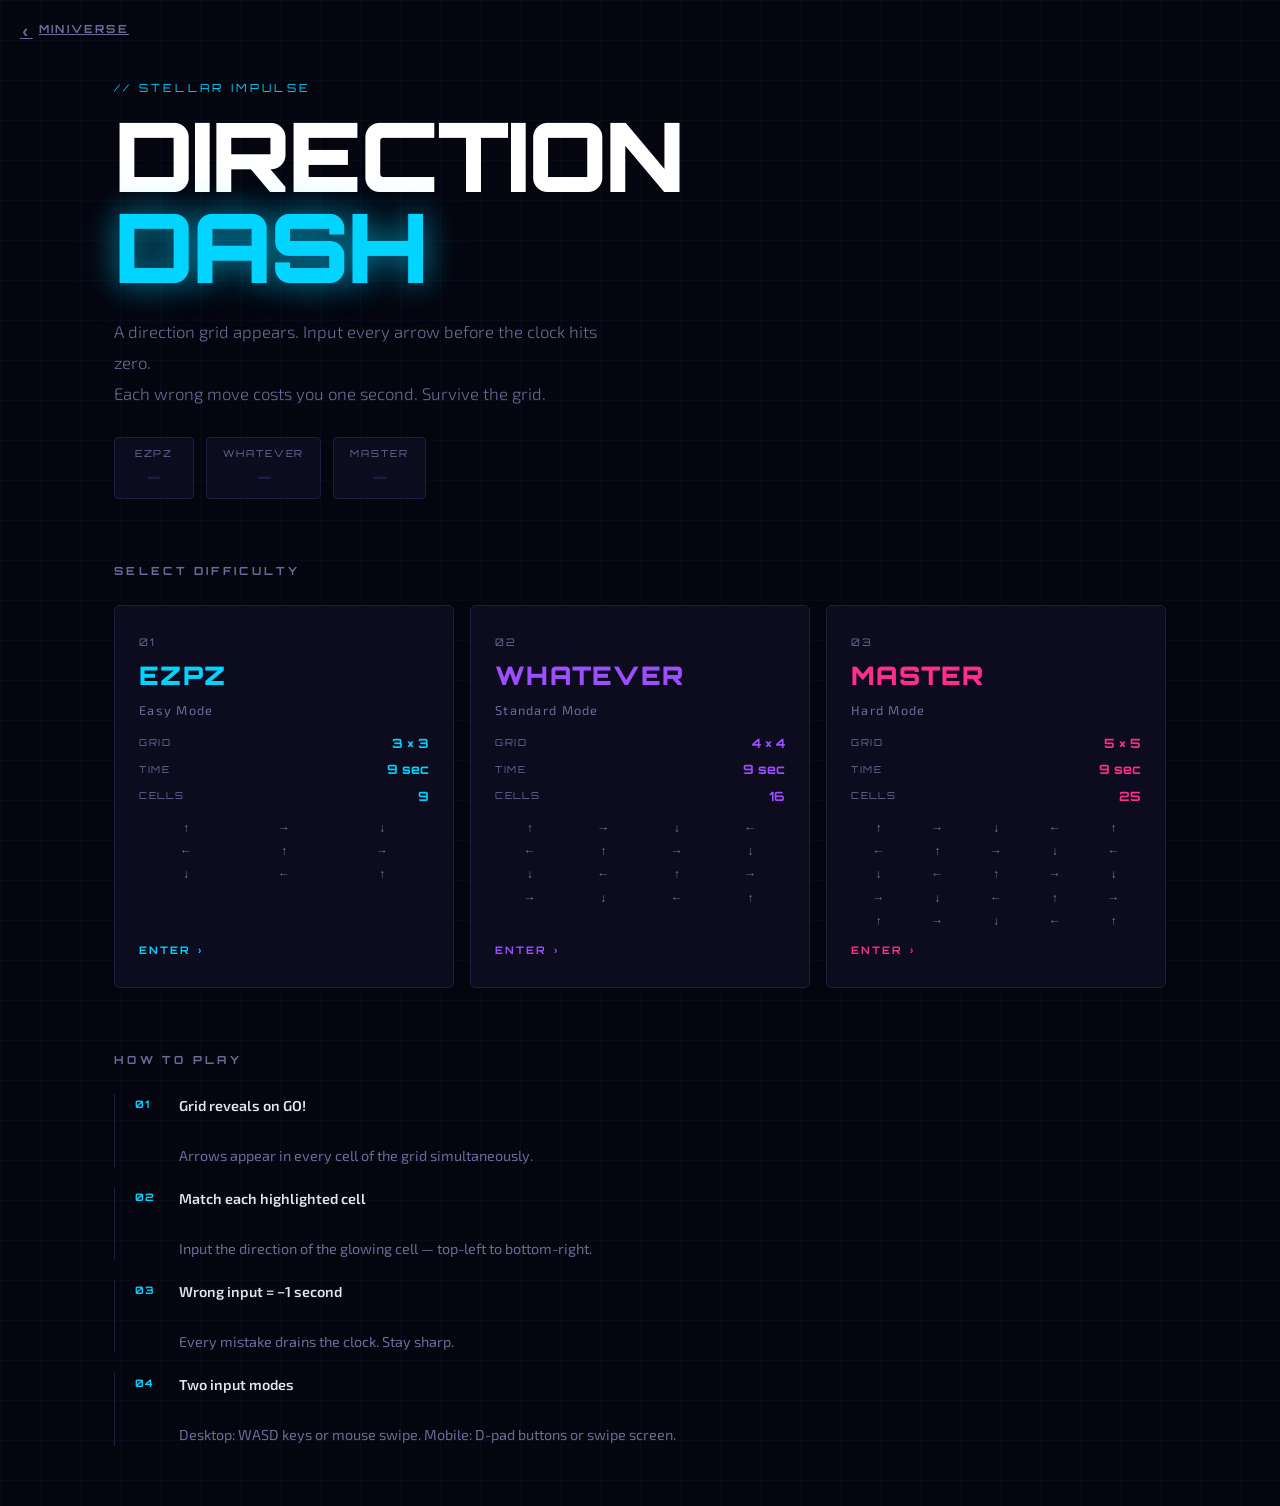
==== games/direction-dash/index.html @ baba3662 "initial commit" ====
<!DOCTYPE html>
<html lang="en">
<head>
  <meta charset="UTF-8">
  <meta name="viewport" content="width=device-width, initial-scale=1.0">
  <meta name="description" content="Direction Dash — Navigate the grid, match the arrows. Fast or die.">
  <title>Direction Dash – MINIVERSE</title>
  <link rel="preconnect" href="https://fonts.googleapis.com">
  <link rel="preconnect" href="https://fonts.gstatic.com" crossorigin>
  <link href="https://fonts.googleapis.com/css2?family=Exo+2:wght@300;400;600;700;900&family=Orbitron:wght@400;700;900&display=swap" rel="stylesheet">
  <link rel="stylesheet" href="css/title.css">
</head>
<body>

  <!-- ── Back link ────────────────────────────────────────────── -->
  <a href="../../index.html" class="back-link" aria-label="Back to Miniverse home">
    <span class="back-link__arrow">‹</span> MINIVERSE
  </a>

  <!-- ── Main content ─────────────────────────────────────────── -->
  <main class="title-page">

    <!-- Hero / game identity -->
    <header class="game-identity">
      <p class="game-identity__eyebrow">// STELLAR IMPULSE</p>
      <h1 class="game-identity__title">DIRECTION<br><span class="game-identity__title--accent">DASH</span></h1>
      <p class="game-identity__desc">
        A direction grid appears. Input every arrow before the clock hits zero.
        <br>Each wrong move costs you one second. Survive the grid.
      </p>

      <!-- Live high-score badges injected by JS -->
      <div class="scores-row" id="js-scores-row" aria-label="Best scores per difficulty" aria-live="polite">
        <!-- populated by title.js -->
      </div>
    </header>

    <!-- Difficulty selection -->
    <section class="diff-section" aria-labelledby="diff-heading">
      <h2 class="diff-section__heading" id="diff-heading">SELECT DIFFICULTY</h2>

      <div class="diff-cards">

        <a href="game.html?difficulty=ezpz" class="diff-card diff-card--ezpz" aria-label="Play Easy mode: 3×3 grid">
          <div class="diff-card__hud-corner diff-card__hud-corner--tl"></div>
          <div class="diff-card__hud-corner diff-card__hud-corner--br"></div>
          <p class="diff-card__key">01</p>
          <h3 class="diff-card__name">EZPZ</h3>
          <p class="diff-card__mode">Easy Mode</p>
          <ul class="diff-card__stats">
            <li><span class="stat-label">GRID</span><span class="stat-val">3 × 3</span></li>
            <li><span class="stat-label">TIME</span><span class="stat-val">9 sec</span></li>
            <li><span class="stat-label">CELLS</span><span class="stat-val">9</span></li>
          </ul>
          <div class="diff-card__grid-preview" aria-hidden="true">
            <span>↑</span><span>→</span><span>↓</span>
            <span>←</span><span>↑</span><span>→</span>
            <span>↓</span><span>←</span><span>↑</span>
          </div>
          <div class="diff-card__cta">ENTER ›</div>
        </a>

        <a href="game.html?difficulty=whatever" class="diff-card diff-card--whatever" aria-label="Play Medium mode: 4×4 grid">
          <div class="diff-card__hud-corner diff-card__hud-corner--tl"></div>
          <div class="diff-card__hud-corner diff-card__hud-corner--br"></div>
          <p class="diff-card__key">02</p>
          <h3 class="diff-card__name">WHATEVER</h3>
          <p class="diff-card__mode">Standard Mode</p>
          <ul class="diff-card__stats">
            <li><span class="stat-label">GRID</span><span class="stat-val">4 × 4</span></li>
            <li><span class="stat-label">TIME</span><span class="stat-val">9 sec</span></li>
            <li><span class="stat-label">CELLS</span><span class="stat-val">16</span></li>
          </ul>
          <div class="diff-card__grid-preview diff-card__grid-preview--4" aria-hidden="true">
            <span>↑</span><span>→</span><span>↓</span><span>←</span>
            <span>←</span><span>↑</span><span>→</span><span>↓</span>
            <span>↓</span><span>←</span><span>↑</span><span>→</span>
            <span>→</span><span>↓</span><span>←</span><span>↑</span>
          </div>
          <div class="diff-card__cta">ENTER ›</div>
        </a>

        <a href="game.html?difficulty=master" class="diff-card diff-card--master" aria-label="Play Hard mode: 5×5 grid">
          <div class="diff-card__hud-corner diff-card__hud-corner--tl"></div>
          <div class="diff-card__hud-corner diff-card__hud-corner--br"></div>
          <p class="diff-card__key">03</p>
          <h3 class="diff-card__name">MASTER</h3>
          <p class="diff-card__mode">Hard Mode</p>
          <ul class="diff-card__stats">
            <li><span class="stat-label">GRID</span><span class="stat-val">5 × 5</span></li>
            <li><span class="stat-label">TIME</span><span class="stat-val">9 sec</span></li>
            <li><span class="stat-label">CELLS</span><span class="stat-val">25</span></li>
          </ul>
          <div class="diff-card__grid-preview diff-card__grid-preview--5" aria-hidden="true">
            <span>↑</span><span>→</span><span>↓</span><span>←</span><span>↑</span>
            <span>←</span><span>↑</span><span>→</span><span>↓</span><span>←</span>
            <span>↓</span><span>←</span><span>↑</span><span>→</span><span>↓</span>
            <span>→</span><span>↓</span><span>←</span><span>↑</span><span>→</span>
            <span>↑</span><span>→</span><span>↓</span><span>←</span><span>↑</span>
          </div>
          <div class="diff-card__cta">ENTER ›</div>
        </a>

      </div>
    </section>

    <!-- How to play -->
    <section class="howto" aria-labelledby="howto-heading">
      <h2 class="howto__heading" id="howto-heading">HOW TO PLAY</h2>
      <ol class="howto__steps">
        <li class="howto__step">
          <span class="howto__num">01</span>
          <div>
            <strong>Grid reveals on GO!</strong><br>
            Arrows appear in every cell of the grid simultaneously.
          </div>
        </li>
        <li class="howto__step">
          <span class="howto__num">02</span>
          <div>
            <strong>Match each highlighted cell</strong><br>
            Input the direction of the glowing cell — top-left to bottom-right.
          </div>
        </li>
        <li class="howto__step">
          <span class="howto__num">03</span>
          <div>
            <strong>Wrong input = −1 second</strong><br>
            Every mistake drains the clock. Stay sharp.
          </div>
        </li>
        <li class="howto__step">
          <span class="howto__num">04</span>
          <div>
            <strong>Two input modes</strong><br>
            Desktop: WASD keys or mouse swipe. Mobile: D-pad buttons or swipe screen.
          </div>
        </li>
      </ol>
    </section>

  </main>

  <script src="js/title.js"></script>
</body>
</html>
---- games/direction-dash/css/title.css ----
/* =====================================================================
   title.css  —  Direction Dash title / detail screen
   ===================================================================== */

/* ── Reset & tokens ─────────────────────────────────────────────── */
*, *::before, *::after { box-sizing: border-box; margin: 0; padding: 0; }

:root {
  --bg:       #05050f;
  --surface:  #0c0c1e;
  --border:   #1e1e42;
  --cyan:     #00d4ff;
  --pink:     #ff2d8b;
  --purple:   #9d4eff;
  --green:    #0aff9d;
  --text:     #e2e2f2;
  --dim:      #6b6b99;
  --font-d:   'Orbitron', monospace;
  --font-b:   'Exo 2', sans-serif;
}

html { scroll-behavior: smooth; }

body {
  font-family: var(--font-b);
  background: var(--bg);
  color: var(--text);
  min-height: 100dvh;
  line-height: 1.6;
  overflow-x: hidden;
  -webkit-font-smoothing: antialiased;

  /* subtle background grid */
  background-image:
    linear-gradient(rgba(0,212,255,0.03) 1px, transparent 1px),
    linear-gradient(90deg, rgba(0,212,255,0.03) 1px, transparent 1px);
  background-size: 40px 40px;
}

/* ── Back link ──────────────────────────────────────────────────── */
.back-link {
  display: inline-flex;
  align-items: center;
  gap: 6px;
  position: fixed;
  top: 16px;
  left: 20px;
  z-index: 50;
  font-family: var(--font-d);
  font-size: 0.70rem;
  font-weight: 700;
  letter-spacing: 0.2em;
  color: var(--dim);
  transition: color 0.15s;
}
.back-link:hover { color: var(--cyan); }
.back-link__arrow { font-size: 1.1rem; }

/* ── Main page wrapper ──────────────────────────────────────────── */
.title-page {
  max-width: 1100px;
  margin-inline: auto;
  padding: 80px 24px 60px;
  display: flex;
  flex-direction: column;
  gap: 64px;
}

/* ── Game identity / hero ───────────────────────────────────────── */
.game-identity__eyebrow {
  font-family: var(--font-d);
  font-size: 0.70rem;
  letter-spacing: 0.3em;
  color: var(--cyan);
  margin-bottom: 12px;
}

.game-identity__title {
  font-family: var(--font-d);
  font-size: clamp(2.8rem, 8vw, 6rem);
  font-weight: 900;
  line-height: 0.95;
  letter-spacing: -0.02em;
  color: #ffffff;
  margin-bottom: 24px;
}

.game-identity__title--accent {
  color: var(--cyan);
  text-shadow: 0 0 30px rgba(0,212,255,0.6), 0 0 60px rgba(0,212,255,0.2);
}

.game-identity__desc {
  max-width: 50ch;
  font-size: 1.05rem;
  font-weight: 300;
  color: var(--dim);
  line-height: 1.85;
  margin-bottom: 28px;
}

/* ── High-score badges ──────────────────────────────────────────── */
.scores-row {
  display: flex;
  flex-wrap: wrap;
  gap: 12px;
}

.score-badge {
  display: inline-flex;
  flex-direction: column;
  align-items: center;
  border: 1px solid var(--border);
  padding: 8px 16px;
  border-radius: 4px;
  background: var(--surface);
  min-width: 80px;
}

.score-badge__diff {
  font-family: var(--font-d);
  font-size: 0.60rem;
  letter-spacing: 0.2em;
  color: var(--dim);
}

.score-badge__score {
  font-family: var(--font-d);
  font-size: 1.1rem;
  font-weight: 700;
  color: var(--cyan);
}

.score-badge--no-score .score-badge__score { color: var(--border); }

/* ── Difficulty section ─────────────────────────────────────────── */
.diff-section__heading {
  font-family: var(--font-d);
  font-size: 0.70rem;
  letter-spacing: 0.3em;
  color: var(--dim);
  margin-bottom: 24px;
}

.diff-cards {
  display: grid;
  grid-template-columns: repeat(3, 1fr);
  gap: 16px;
}

/* ── Diff card base ─────────────────────────────────────────────── */
.diff-card {
  position: relative;
  display: flex;
  flex-direction: column;
  gap: 12px;
  padding: 28px 24px;
  border: 1px solid var(--border);
  border-radius: 6px;
  background: var(--surface);
  text-decoration: none;
  color: var(--text);
  overflow: hidden;
  transition: transform 0.2s ease, border-color 0.2s, box-shadow 0.2s;
  cursor: pointer;
}

.diff-card:hover { transform: translateY(-4px); }

/* HUD corner brackets */
.diff-card__hud-corner {
  position: absolute;
  width: 12px; height: 12px;
  opacity: 0;
  transition: opacity 0.2s;
}
.diff-card:hover .diff-card__hud-corner { opacity: 1; }
.diff-card__hud-corner--tl { top: 8px; left: 8px; border-top: 2px solid; border-left: 2px solid; }
.diff-card__hud-corner--br { bottom: 8px; right: 8px; border-bottom: 2px solid; border-right: 2px solid; }

.diff-card__key {
  font-family: var(--font-d);
  font-size: 0.65rem;
  letter-spacing: 0.15em;
  color: var(--dim);
}

.diff-card__name {
  font-family: var(--font-d);
  font-size: 1.6rem;
  font-weight: 900;
  line-height: 1;
  letter-spacing: 0.05em;
}

.diff-card__mode {
  font-size: 0.80rem;
  color: var(--dim);
  letter-spacing: 0.1em;
}

.diff-card__stats {
  list-style: none;
  display: flex;
  flex-direction: column;
  gap: 6px;
  font-size: 0.80rem;
}

.diff-card__stats li {
  display: flex;
  justify-content: space-between;
  align-items: center;
}

.stat-label {
  font-family: var(--font-d);
  font-size: 0.60rem;
  letter-spacing: 0.18em;
  color: var(--dim);
}

.stat-val {
  font-family: var(--font-d);
  font-size: 0.80rem;
  font-weight: 700;
}

/* Mini grid preview */
.diff-card__grid-preview {
  display: grid;
  grid-template-columns: repeat(3, 1fr);
  gap: 4px;
  opacity: 0.5;
  font-size: 0.75rem;
  text-align: center;
  transition: opacity 0.2s;
}
.diff-card__grid-preview--4 { grid-template-columns: repeat(4, 1fr); }
.diff-card__grid-preview--5 { grid-template-columns: repeat(5, 1fr); }
.diff-card:hover .diff-card__grid-preview { opacity: 1; }

.diff-card__cta {
  font-family: var(--font-d);
  font-size: 0.65rem;
  font-weight: 700;
  letter-spacing: 0.2em;
  margin-top: auto;
  transition: letter-spacing 0.2s;
}
.diff-card:hover .diff-card__cta { letter-spacing: 0.35em; }

/* ── Per-difficulty colours ─────────────────────────────────────── */
.diff-card--ezpz {
  --accent: var(--cyan);
  --accent-glow: rgba(0,212,255,0.15);
}
.diff-card--whatever {
  --accent: var(--purple);
  --accent-glow: rgba(157,78,255,0.15);
}
.diff-card--master {
  --accent: var(--pink);
  --accent-glow: rgba(255,45,139,0.15);
}

.diff-card--ezpz    .diff-card__name,
.diff-card--ezpz    .stat-val,
.diff-card--ezpz    .diff-card__cta { color: var(--cyan); }
.diff-card--whatever .diff-card__name,
.diff-card--whatever .stat-val,
.diff-card--whatever .diff-card__cta { color: var(--purple); }
.diff-card--master  .diff-card__name,
.diff-card--master  .stat-val,
.diff-card--master  .diff-card__cta { color: var(--pink); }

.diff-card--ezpz    .diff-card__hud-corner { border-color: var(--cyan); }
.diff-card--whatever .diff-card__hud-corner { border-color: var(--purple); }
.diff-card--master  .diff-card__hud-corner { border-color: var(--pink); }

.diff-card--ezpz:hover    { border-color: var(--cyan);   box-shadow: 0 0 24px rgba(0,212,255,0.25), 0 8px 32px rgba(0,0,0,0.5); }
.diff-card--whatever:hover { border-color: var(--purple); box-shadow: 0 0 24px rgba(157,78,255,0.25), 0 8px 32px rgba(0,0,0,0.5); }
.diff-card--master:hover   { border-color: var(--pink);   box-shadow: 0 0 24px rgba(255,45,139,0.25), 0 8px 32px rgba(0,0,0,0.5); }

/* ── How to play ────────────────────────────────────────────────── */
.howto__heading {
  font-family: var(--font-d);
  font-size: 0.70rem;
  letter-spacing: 0.3em;
  color: var(--dim);
  margin-bottom: 24px;
}

.howto__steps {
  display: flex;
  flex-direction: column;
  gap: 20px;
}

.howto__step {
  display: flex;
  gap: 20px;
  align-items: flex-start;
  font-size: 0.9rem;
  color: var(--dim);
  border-left: 1px solid var(--border);
  padding-left: 20px;
}

.howto__step strong {
  display: block;
  color: var(--text);
  font-weight: 600;
  margin-bottom: 4px;
}

.howto__num {
  font-family: var(--font-d);
  font-size: 0.65rem;
  font-weight: 700;
  letter-spacing: 0.1em;
  color: var(--cyan);
  min-width: 24px;
  padding-top: 2px;
}

/* ── Responsive ─────────────────────────────────────────────────── */
@media (max-width: 767px) {
  .diff-cards {
    grid-template-columns: 1fr;
    gap: 12px;
  }

  .diff-card__grid-preview { display: none; }

  .title-page { padding: 70px 16px 40px; gap: 40px; }
}

@media (max-width: 480px) {
  .diff-card { padding: 20px 18px; }
  .diff-card__name { font-size: 1.3rem; }
}

/* ── Reduced-motion ─────────────────────────────────────────────── */
@media (prefers-reduced-motion: reduce) {
  * { transition-duration: 0.01ms !important; animation-duration: 0.01ms !important; }
}
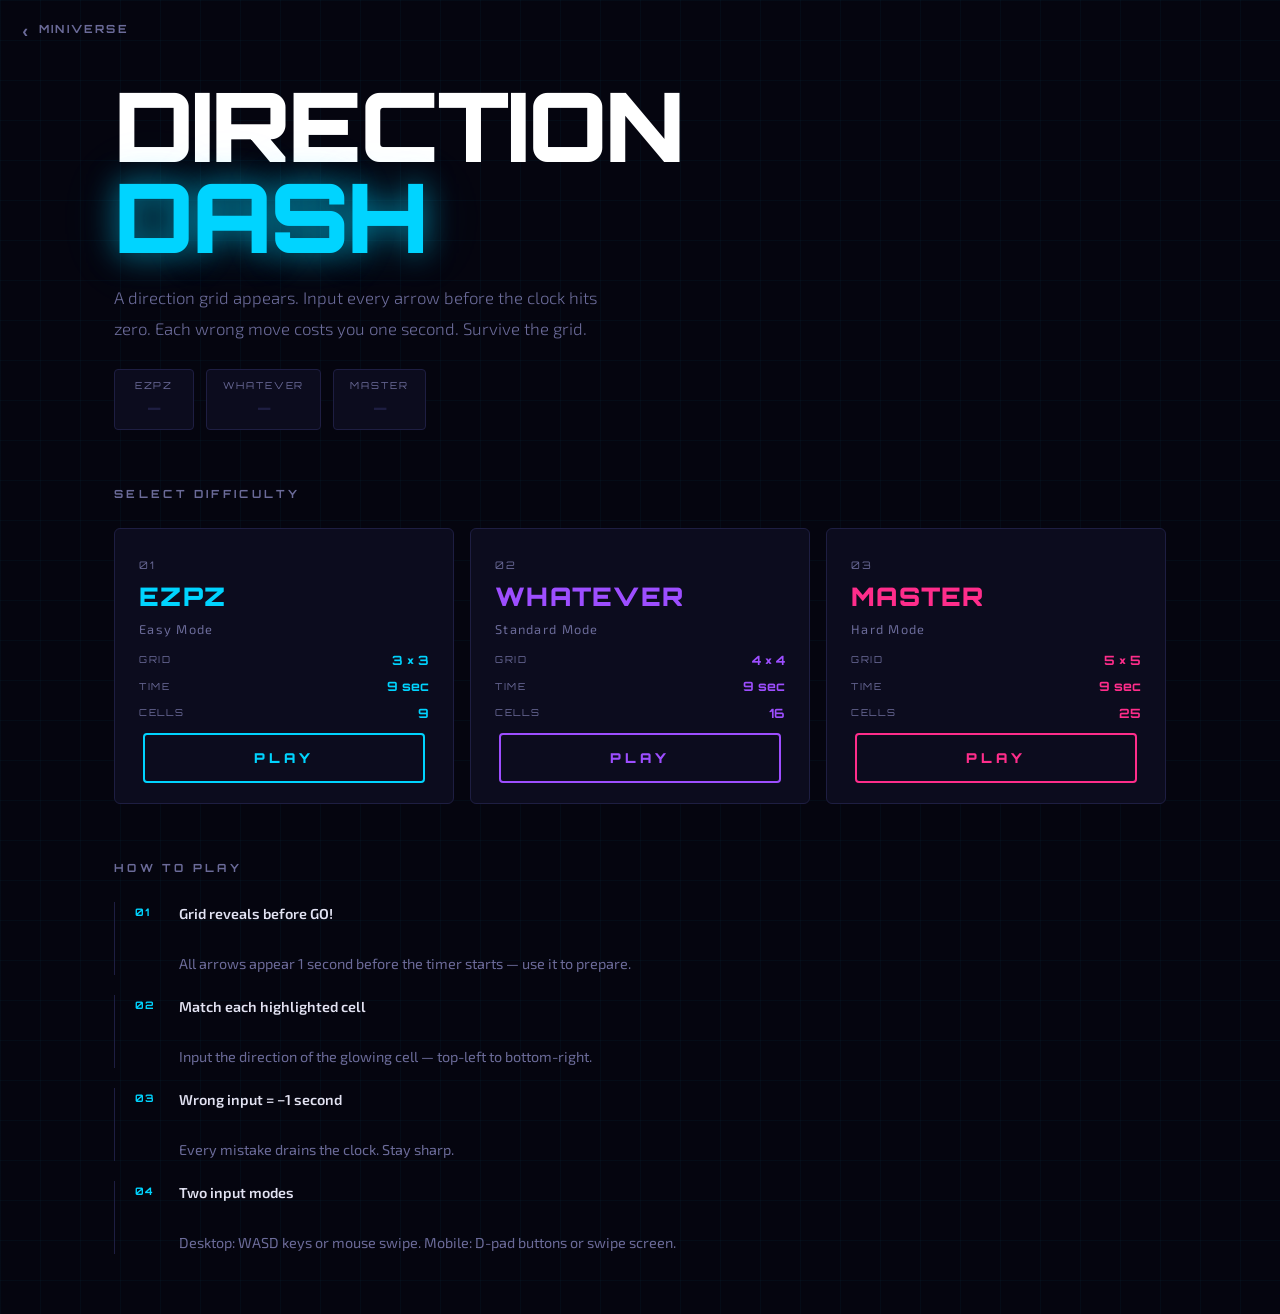
==== commit 2ebe1532: "audio added" ====
--- a/games/direction-dash/index.html
+++ b/games/direction-dash/index.html
@@ -12,27 +12,21 @@
 </head>
 <body>
 
-  <!-- ── Back link ────────────────────────────────────────────── -->
-  <a href="../../index.html" class="back-link" aria-label="Back to Miniverse home">
-    <span class="back-link__arrow">‹</span> MINIVERSE
+  <!-- Back link -->
+  <a href="../../index.html" class="back-link" aria-label="Back to Miniverse home" data-sfx="click">
+    <span class="back-link__arrow">&#8249;</span> MINIVERSE
   </a>
 
-  <!-- ── Main content ─────────────────────────────────────────── -->
   <main class="title-page">
 
-    <!-- Hero / game identity -->
+    <!-- Game identity — "Stellar Impulse" eyebrow removed -->
     <header class="game-identity">
-      <p class="game-identity__eyebrow">// STELLAR IMPULSE</p>
       <h1 class="game-identity__title">DIRECTION<br><span class="game-identity__title--accent">DASH</span></h1>
       <p class="game-identity__desc">
         A direction grid appears. Input every arrow before the clock hits zero.
-        <br>Each wrong move costs you one second. Survive the grid.
+        Each wrong move costs you one second. Survive the grid.
       </p>
-
-      <!-- Live high-score badges injected by JS -->
-      <div class="scores-row" id="js-scores-row" aria-label="Best scores per difficulty" aria-live="polite">
-        <!-- populated by title.js -->
-      </div>
+      <div class="scores-row" id="js-scores-row" aria-label="Best scores" aria-live="polite"></div>
     </header>
 
     <!-- Difficulty selection -->
@@ -41,64 +35,49 @@
 
       <div class="diff-cards">
 
-        <a href="game.html?difficulty=ezpz" class="diff-card diff-card--ezpz" aria-label="Play Easy mode: 3×3 grid">
+        <!-- EZPZ -->
+        <a href="game.html?difficulty=ezpz" class="diff-card diff-card--ezpz" aria-label="Easy mode: 3x3 grid" data-sfx="click">
           <div class="diff-card__hud-corner diff-card__hud-corner--tl"></div>
           <div class="diff-card__hud-corner diff-card__hud-corner--br"></div>
           <p class="diff-card__key">01</p>
           <h3 class="diff-card__name">EZPZ</h3>
           <p class="diff-card__mode">Easy Mode</p>
           <ul class="diff-card__stats">
-            <li><span class="stat-label">GRID</span><span class="stat-val">3 × 3</span></li>
+            <li><span class="stat-label">GRID</span><span class="stat-val">3 &times; 3</span></li>
             <li><span class="stat-label">TIME</span><span class="stat-val">9 sec</span></li>
             <li><span class="stat-label">CELLS</span><span class="stat-val">9</span></li>
           </ul>
-          <div class="diff-card__grid-preview" aria-hidden="true">
-            <span>↑</span><span>→</span><span>↓</span>
-            <span>←</span><span>↑</span><span>→</span>
-            <span>↓</span><span>←</span><span>↑</span>
-          </div>
-          <div class="diff-card__cta">ENTER ›</div>
+          <div class="diff-card__play-btn">PLAY</div>
         </a>
 
-        <a href="game.html?difficulty=whatever" class="diff-card diff-card--whatever" aria-label="Play Medium mode: 4×4 grid">
+        <!-- WHATEVER -->
+        <a href="game.html?difficulty=whatever" class="diff-card diff-card--whatever" aria-label="Medium mode: 4x4 grid" data-sfx="click">
           <div class="diff-card__hud-corner diff-card__hud-corner--tl"></div>
           <div class="diff-card__hud-corner diff-card__hud-corner--br"></div>
           <p class="diff-card__key">02</p>
           <h3 class="diff-card__name">WHATEVER</h3>
           <p class="diff-card__mode">Standard Mode</p>
           <ul class="diff-card__stats">
-            <li><span class="stat-label">GRID</span><span class="stat-val">4 × 4</span></li>
+            <li><span class="stat-label">GRID</span><span class="stat-val">4 &times; 4</span></li>
             <li><span class="stat-label">TIME</span><span class="stat-val">9 sec</span></li>
             <li><span class="stat-label">CELLS</span><span class="stat-val">16</span></li>
           </ul>
-          <div class="diff-card__grid-preview diff-card__grid-preview--4" aria-hidden="true">
-            <span>↑</span><span>→</span><span>↓</span><span>←</span>
-            <span>←</span><span>↑</span><span>→</span><span>↓</span>
-            <span>↓</span><span>←</span><span>↑</span><span>→</span>
-            <span>→</span><span>↓</span><span>←</span><span>↑</span>
-          </div>
-          <div class="diff-card__cta">ENTER ›</div>
+          <div class="diff-card__play-btn">PLAY</div>
         </a>
 
-        <a href="game.html?difficulty=master" class="diff-card diff-card--master" aria-label="Play Hard mode: 5×5 grid">
+        <!-- MASTER -->
+        <a href="game.html?difficulty=master" class="diff-card diff-card--master" aria-label="Hard mode: 5x5 grid" data-sfx="click">
           <div class="diff-card__hud-corner diff-card__hud-corner--tl"></div>
           <div class="diff-card__hud-corner diff-card__hud-corner--br"></div>
           <p class="diff-card__key">03</p>
           <h3 class="diff-card__name">MASTER</h3>
           <p class="diff-card__mode">Hard Mode</p>
           <ul class="diff-card__stats">
-            <li><span class="stat-label">GRID</span><span class="stat-val">5 × 5</span></li>
+            <li><span class="stat-label">GRID</span><span class="stat-val">5 &times; 5</span></li>
             <li><span class="stat-label">TIME</span><span class="stat-val">9 sec</span></li>
             <li><span class="stat-label">CELLS</span><span class="stat-val">25</span></li>
           </ul>
-          <div class="diff-card__grid-preview diff-card__grid-preview--5" aria-hidden="true">
-            <span>↑</span><span>→</span><span>↓</span><span>←</span><span>↑</span>
-            <span>←</span><span>↑</span><span>→</span><span>↓</span><span>←</span>
-            <span>↓</span><span>←</span><span>↑</span><span>→</span><span>↓</span>
-            <span>→</span><span>↓</span><span>←</span><span>↑</span><span>→</span>
-            <span>↑</span><span>→</span><span>↓</span><span>←</span><span>↑</span>
-          </div>
-          <div class="diff-card__cta">ENTER ›</div>
+          <div class="diff-card__play-btn">PLAY</div>
         </a>
 
       </div>
@@ -110,37 +89,27 @@
       <ol class="howto__steps">
         <li class="howto__step">
           <span class="howto__num">01</span>
-          <div>
-            <strong>Grid reveals on GO!</strong><br>
-            Arrows appear in every cell of the grid simultaneously.
-          </div>
+          <div><strong>Grid reveals before GO!</strong><br>All arrows appear 1 second before the timer starts — use it to prepare.</div>
         </li>
         <li class="howto__step">
           <span class="howto__num">02</span>
-          <div>
-            <strong>Match each highlighted cell</strong><br>
-            Input the direction of the glowing cell — top-left to bottom-right.
-          </div>
+          <div><strong>Match each highlighted cell</strong><br>Input the direction of the glowing cell — top-left to bottom-right.</div>
         </li>
         <li class="howto__step">
           <span class="howto__num">03</span>
-          <div>
-            <strong>Wrong input = −1 second</strong><br>
-            Every mistake drains the clock. Stay sharp.
-          </div>
+          <div><strong>Wrong input = &minus;1 second</strong><br>Every mistake drains the clock. Stay sharp.</div>
         </li>
         <li class="howto__step">
           <span class="howto__num">04</span>
-          <div>
-            <strong>Two input modes</strong><br>
-            Desktop: WASD keys or mouse swipe. Mobile: D-pad buttons or swipe screen.
-          </div>
+          <div><strong>Two input modes</strong><br>Desktop: WASD keys or mouse swipe. Mobile: D-pad buttons or swipe screen.</div>
         </li>
       </ol>
     </section>
 
   </main>
 
+  <script src="../../js/audio.js"></script>
+  <script>MiniverseAudio.init({ basePath: '../../' });</script>
   <script src="js/title.js"></script>
 </body>
 </html>
--- a/games/direction-dash/css/title.css
+++ b/games/direction-dash/css/title.css
@@ -2,21 +2,20 @@
    title.css  —  Direction Dash title / detail screen
    ===================================================================== */
 
-/* ── Reset & tokens ─────────────────────────────────────────────── */
 *, *::before, *::after { box-sizing: border-box; margin: 0; padding: 0; }
 
 :root {
-  --bg:       #05050f;
-  --surface:  #0c0c1e;
-  --border:   #1e1e42;
-  --cyan:     #00d4ff;
-  --pink:     #ff2d8b;
-  --purple:   #9d4eff;
-  --green:    #0aff9d;
-  --text:     #e2e2f2;
-  --dim:      #6b6b99;
-  --font-d:   'Orbitron', monospace;
-  --font-b:   'Exo 2', sans-serif;
+  --bg:      #05050f;
+  --surface: #0c0c1e;
+  --border:  #1e1e42;
+  --cyan:    #00d4ff;
+  --pink:    #ff2d8b;
+  --purple:  #9d4eff;
+  --green:   #0aff9d;
+  --text:    #e2e2f2;
+  --dim:     #6b6b99;
+  --font-d:  'Orbitron', monospace;
+  --font-b:  'Exo 2', sans-serif;
 }
 
 html { scroll-behavior: smooth; }
@@ -29,8 +28,6 @@
   line-height: 1.6;
   overflow-x: hidden;
   -webkit-font-smoothing: antialiased;
-
-  /* subtle background grid */
   background-image:
     linear-gradient(rgba(0,212,255,0.03) 1px, transparent 1px),
     linear-gradient(90deg, rgba(0,212,255,0.03) 1px, transparent 1px);
@@ -43,68 +40,54 @@
   align-items: center;
   gap: 6px;
   position: fixed;
-  top: 16px;
-  left: 20px;
+  top: 16px; left: 20px;
   z-index: 50;
   font-family: var(--font-d);
   font-size: 0.70rem;
   font-weight: 700;
   letter-spacing: 0.2em;
   color: var(--dim);
+  text-decoration: none;
   transition: color 0.15s;
 }
 .back-link:hover { color: var(--cyan); }
 .back-link__arrow { font-size: 1.1rem; }
 
-/* ── Main page wrapper ──────────────────────────────────────────── */
+/* ── Page wrapper ───────────────────────────────────────────────── */
 .title-page {
   max-width: 1100px;
   margin-inline: auto;
   padding: 80px 24px 60px;
   display: flex;
   flex-direction: column;
-  gap: 64px;
-}
-
-/* ── Game identity / hero ───────────────────────────────────────── */
-.game-identity__eyebrow {
-  font-family: var(--font-d);
-  font-size: 0.70rem;
-  letter-spacing: 0.3em;
-  color: var(--cyan);
-  margin-bottom: 12px;
-}
-
+  gap: 56px;
+}
+
+/* ── Game identity ──────────────────────────────────────────────── */
 .game-identity__title {
   font-family: var(--font-d);
   font-size: clamp(2.8rem, 8vw, 6rem);
   font-weight: 900;
   line-height: 0.95;
   letter-spacing: -0.02em;
-  color: #ffffff;
-  margin-bottom: 24px;
-}
-
+  color: #fff;
+  margin-bottom: 20px;
+}
 .game-identity__title--accent {
   color: var(--cyan);
   text-shadow: 0 0 30px rgba(0,212,255,0.6), 0 0 60px rgba(0,212,255,0.2);
 }
-
 .game-identity__desc {
   max-width: 50ch;
   font-size: 1.05rem;
   font-weight: 300;
   color: var(--dim);
   line-height: 1.85;
-  margin-bottom: 28px;
+  margin-bottom: 24px;
 }
 
 /* ── High-score badges ──────────────────────────────────────────── */
-.scores-row {
-  display: flex;
-  flex-wrap: wrap;
-  gap: 12px;
-}
+.scores-row { display: flex; flex-wrap: wrap; gap: 12px; }
 
 .score-badge {
   display: inline-flex;
@@ -116,21 +99,18 @@
   background: var(--surface);
   min-width: 80px;
 }
-
 .score-badge__diff {
   font-family: var(--font-d);
   font-size: 0.60rem;
   letter-spacing: 0.2em;
   color: var(--dim);
 }
-
 .score-badge__score {
   font-family: var(--font-d);
   font-size: 1.1rem;
   font-weight: 700;
   color: var(--cyan);
 }
-
 .score-badge--no-score .score-badge__score { color: var(--border); }
 
 /* ── Difficulty section ─────────────────────────────────────────── */
@@ -153,8 +133,8 @@
   position: relative;
   display: flex;
   flex-direction: column;
-  gap: 12px;
-  padding: 28px 24px;
+  gap: 10px;
+  padding: 28px 24px 20px;      /* extra bottom padding for PLAY btn */
   border: 1px solid var(--border);
   border-radius: 6px;
   background: var(--surface);
@@ -163,8 +143,8 @@
   overflow: hidden;
   transition: transform 0.2s ease, border-color 0.2s, box-shadow 0.2s;
   cursor: pointer;
-}
-
+  min-height: 260px;             /* consistent card height */
+}
 .diff-card:hover { transform: translateY(-4px); }
 
 /* HUD corner brackets */
@@ -184,7 +164,6 @@
   letter-spacing: 0.15em;
   color: var(--dim);
 }
-
 .diff-card__name {
   font-family: var(--font-d);
   font-size: 1.6rem;
@@ -192,13 +171,11 @@
   line-height: 1;
   letter-spacing: 0.05em;
 }
-
 .diff-card__mode {
   font-size: 0.80rem;
   color: var(--dim);
   letter-spacing: 0.1em;
 }
-
 .diff-card__stats {
   list-style: none;
   display: flex;
@@ -206,81 +183,64 @@
   gap: 6px;
   font-size: 0.80rem;
 }
-
 .diff-card__stats li {
   display: flex;
   justify-content: space-between;
   align-items: center;
 }
-
 .stat-label {
   font-family: var(--font-d);
   font-size: 0.60rem;
   letter-spacing: 0.18em;
   color: var(--dim);
 }
-
 .stat-val {
   font-family: var(--font-d);
   font-size: 0.80rem;
   font-weight: 700;
 }
 
-/* Mini grid preview */
-.diff-card__grid-preview {
-  display: grid;
-  grid-template-columns: repeat(3, 1fr);
-  gap: 4px;
-  opacity: 0.5;
-  font-size: 0.75rem;
+/* ── PLAY button — large, centred, bottom of card ───────────────── */
+.diff-card__play-btn {
+  margin-top: auto;
+  align-self: center;
+  width: calc(100% - 8px);
+  padding: 12px 0;
   text-align: center;
-  transition: opacity 0.2s;
-}
-.diff-card__grid-preview--4 { grid-template-columns: repeat(4, 1fr); }
-.diff-card__grid-preview--5 { grid-template-columns: repeat(5, 1fr); }
-.diff-card:hover .diff-card__grid-preview { opacity: 1; }
-
-.diff-card__cta {
-  font-family: var(--font-d);
-  font-size: 0.65rem;
-  font-weight: 700;
-  letter-spacing: 0.2em;
-  margin-top: auto;
-  transition: letter-spacing 0.2s;
-}
-.diff-card:hover .diff-card__cta { letter-spacing: 0.35em; }
+  font-family: var(--font-d);
+  font-size: 0.85rem;
+  font-weight: 900;
+  letter-spacing: 0.3em;
+  border-radius: 4px;
+  border: 2px solid;
+  transition: background 0.15s, letter-spacing 0.2s, box-shadow 0.15s;
+}
+.diff-card:hover .diff-card__play-btn { letter-spacing: 0.45em; }
 
 /* ── Per-difficulty colours ─────────────────────────────────────── */
-.diff-card--ezpz {
-  --accent: var(--cyan);
-  --accent-glow: rgba(0,212,255,0.15);
-}
-.diff-card--whatever {
-  --accent: var(--purple);
-  --accent-glow: rgba(157,78,255,0.15);
-}
-.diff-card--master {
-  --accent: var(--pink);
-  --accent-glow: rgba(255,45,139,0.15);
-}
-
-.diff-card--ezpz    .diff-card__name,
-.diff-card--ezpz    .stat-val,
-.diff-card--ezpz    .diff-card__cta { color: var(--cyan); }
-.diff-card--whatever .diff-card__name,
-.diff-card--whatever .stat-val,
-.diff-card--whatever .diff-card__cta { color: var(--purple); }
-.diff-card--master  .diff-card__name,
-.diff-card--master  .stat-val,
-.diff-card--master  .diff-card__cta { color: var(--pink); }
-
-.diff-card--ezpz    .diff-card__hud-corner { border-color: var(--cyan); }
+.diff-card--ezpz     { --accent: var(--cyan);   --glow: rgba(0,212,255,0.25); }
+.diff-card--whatever { --accent: var(--purple);  --glow: rgba(157,78,255,0.25); }
+.diff-card--master   { --accent: var(--pink);    --glow: rgba(255,45,139,0.25); }
+
+.diff-card--ezpz     .diff-card__name, .diff-card--ezpz     .stat-val { color: var(--cyan);   }
+.diff-card--whatever .diff-card__name, .diff-card--whatever .stat-val { color: var(--purple); }
+.diff-card--master   .diff-card__name, .diff-card--master   .stat-val { color: var(--pink);   }
+
+.diff-card--ezpz     .diff-card__hud-corner { border-color: var(--cyan);   }
 .diff-card--whatever .diff-card__hud-corner { border-color: var(--purple); }
-.diff-card--master  .diff-card__hud-corner { border-color: var(--pink); }
-
-.diff-card--ezpz:hover    { border-color: var(--cyan);   box-shadow: 0 0 24px rgba(0,212,255,0.25), 0 8px 32px rgba(0,0,0,0.5); }
-.diff-card--whatever:hover { border-color: var(--purple); box-shadow: 0 0 24px rgba(157,78,255,0.25), 0 8px 32px rgba(0,0,0,0.5); }
-.diff-card--master:hover   { border-color: var(--pink);   box-shadow: 0 0 24px rgba(255,45,139,0.25), 0 8px 32px rgba(0,0,0,0.5); }
+.diff-card--master   .diff-card__hud-corner { border-color: var(--pink);   }
+
+.diff-card--ezpz     .diff-card__play-btn { color: var(--cyan);   border-color: var(--cyan);   }
+.diff-card--whatever .diff-card__play-btn { color: var(--purple); border-color: var(--purple); }
+.diff-card--master   .diff-card__play-btn { color: var(--pink);   border-color: var(--pink);   }
+
+.diff-card--ezpz:hover     { border-color: var(--cyan);   box-shadow: 0 0 24px var(--glow), 0 8px 32px rgba(0,0,0,0.5); }
+.diff-card--whatever:hover { border-color: var(--purple); box-shadow: 0 0 24px var(--glow), 0 8px 32px rgba(0,0,0,0.5); }
+.diff-card--master:hover   { border-color: var(--pink);   box-shadow: 0 0 24px var(--glow), 0 8px 32px rgba(0,0,0,0.5); }
+
+.diff-card--ezpz:hover     .diff-card__play-btn { background: rgba(0,212,255,0.12);   box-shadow: 0 0 16px rgba(0,212,255,0.4); }
+.diff-card--whatever:hover .diff-card__play-btn { background: rgba(157,78,255,0.12);  box-shadow: 0 0 16px rgba(157,78,255,0.4); }
+.diff-card--master:hover   .diff-card__play-btn { background: rgba(255,45,139,0.12);  box-shadow: 0 0 16px rgba(255,45,139,0.4); }
 
 /* ── How to play ────────────────────────────────────────────────── */
 .howto__heading {
@@ -290,13 +250,7 @@
   color: var(--dim);
   margin-bottom: 24px;
 }
-
-.howto__steps {
-  display: flex;
-  flex-direction: column;
-  gap: 20px;
-}
-
+.howto__steps { display: flex; flex-direction: column; gap: 20px; }
 .howto__step {
   display: flex;
   gap: 20px;
@@ -306,14 +260,7 @@
   border-left: 1px solid var(--border);
   padding-left: 20px;
 }
-
-.howto__step strong {
-  display: block;
-  color: var(--text);
-  font-weight: 600;
-  margin-bottom: 4px;
-}
-
+.howto__step strong { display: block; color: var(--text); font-weight: 600; margin-bottom: 4px; }
 .howto__num {
   font-family: var(--font-d);
   font-size: 0.65rem;
@@ -326,22 +273,14 @@
 
 /* ── Responsive ─────────────────────────────────────────────────── */
 @media (max-width: 767px) {
-  .diff-cards {
-    grid-template-columns: 1fr;
-    gap: 12px;
-  }
-
-  .diff-card__grid-preview { display: none; }
-
+  .diff-cards { grid-template-columns: 1fr; gap: 12px; }
   .title-page { padding: 70px 16px 40px; gap: 40px; }
 }
-
 @media (max-width: 480px) {
-  .diff-card { padding: 20px 18px; }
+  .diff-card { padding: 20px 18px 16px; min-height: 220px; }
   .diff-card__name { font-size: 1.3rem; }
-}
-
-/* ── Reduced-motion ─────────────────────────────────────────────── */
+  .diff-card__play-btn { font-size: 0.75rem; }
+}
 @media (prefers-reduced-motion: reduce) {
   * { transition-duration: 0.01ms !important; animation-duration: 0.01ms !important; }
 }
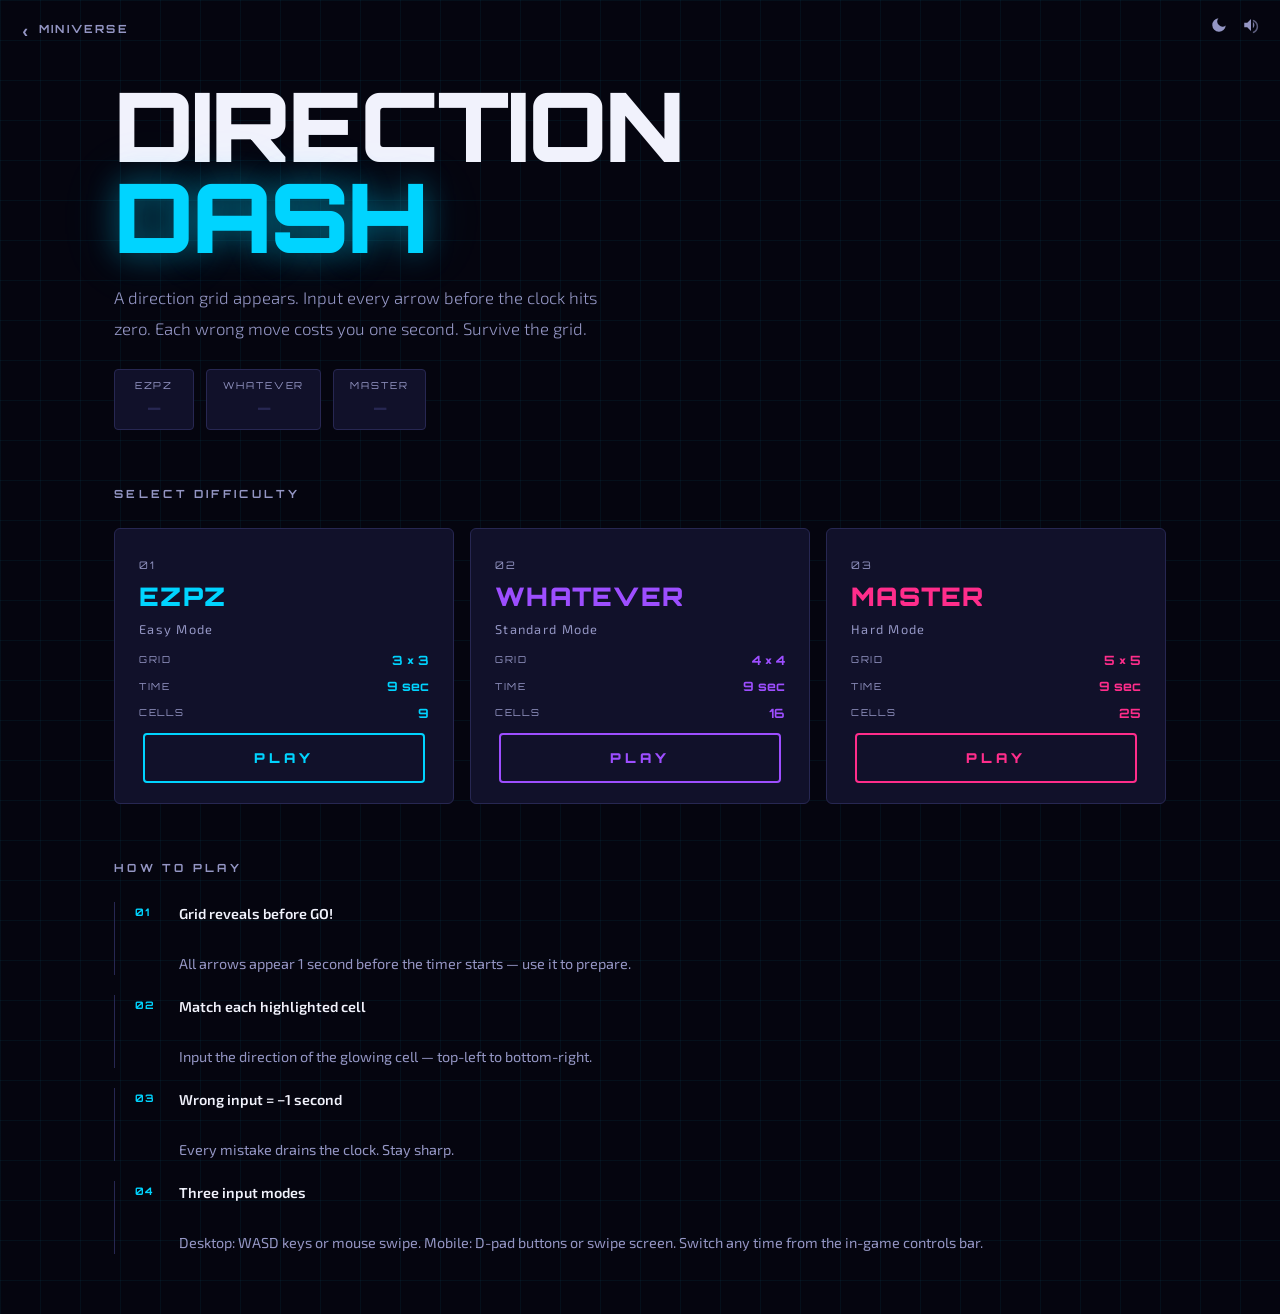
==== commit 452bb516: "new" ====
--- a/games/direction-dash/index.html
+++ b/games/direction-dash/index.html
@@ -5,21 +5,45 @@
   <meta name="viewport" content="width=device-width, initial-scale=1.0">
   <meta name="description" content="Direction Dash — Navigate the grid, match the arrows. Fast or die.">
   <title>Direction Dash – MINIVERSE</title>
+  <script>
+    try {
+      var t = localStorage.getItem('miniverse_theme_v1');
+      document.documentElement.setAttribute('data-theme', t === 'light' ? 'light' : 'dark');
+    } catch (e) {}
+  </script>
   <link rel="preconnect" href="https://fonts.googleapis.com">
   <link rel="preconnect" href="https://fonts.gstatic.com" crossorigin>
   <link href="https://fonts.googleapis.com/css2?family=Exo+2:wght@300;400;600;700;900&family=Orbitron:wght@400;700;900&display=swap" rel="stylesheet">
+  <link rel="stylesheet" href="../../css/variables.css">
   <link rel="stylesheet" href="css/title.css">
 </head>
 <body>
 
-  <!-- Back link -->
   <a href="../../index.html" class="back-link" aria-label="Back to Miniverse home" data-sfx="click">
     <span class="back-link__arrow">&#8249;</span> MINIVERSE
   </a>
 
+  <div class="title-icon-group">
+    <button type="button" class="title-icon-btn" id="js-theme-toggle" aria-label="Switch to light theme" aria-pressed="false">
+      <svg class="icon icon--theme-sun" width="18" height="18" viewBox="0 0 24 24" fill="none" stroke="currentColor" stroke-width="2" stroke-linecap="round" stroke-linejoin="round" aria-hidden="true" style="display:none">
+        <circle cx="12" cy="12" r="4"/><path d="M12 2v2M12 20v2M4.93 4.93l1.41 1.41M17.66 17.66l1.41 1.41M2 12h2M20 12h2M6.34 17.66l-1.41 1.41M19.07 4.93l-1.41 1.41"/>
+      </svg>
+      <svg class="icon icon--theme-moon" width="18" height="18" viewBox="0 0 24 24" fill="currentColor" aria-hidden="true">
+        <path d="M21 12.79A9 9 0 1 1 11.21 3 7 7 0 0 0 21 12.79z"/>
+      </svg>
+    </button>
+    <button type="button" class="title-icon-btn" id="js-sound-toggle" aria-label="Mute sound" aria-pressed="false">
+      <svg class="icon icon--sound-on" width="18" height="18" viewBox="0 0 24 24" fill="currentColor" aria-hidden="true">
+        <path d="M3 9v6h4l5 5V4L7 9H3z"/><path d="M16.5 12c0-1.77-.77-3.29-2-4.32v8.64c1.23-1.03 2-2.55 2-4.32z" opacity=".85"/><path d="M14.5 4.97v2.06c2.89.86 5 3.54 5 6.97s-2.11 6.11-5 6.97v2.06c4.01-.91 7-4.49 7-9.03s-2.99-8.12-7-9.03z" opacity=".6"/>
+      </svg>
+      <svg class="icon icon--sound-off" width="18" height="18" viewBox="0 0 24 24" fill="currentColor" aria-hidden="true" style="display:none">
+        <path d="M3 9v6h4l5 5V4L7 9H3z"/><path d="M19.5 7.5l-7 7M12.5 7.5l7 7" stroke="currentColor" stroke-width="2" stroke-linecap="round" fill="none"/>
+      </svg>
+    </button>
+  </div>
+
   <main class="title-page">
 
-    <!-- Game identity — "Stellar Impulse" eyebrow removed -->
     <header class="game-identity">
       <h1 class="game-identity__title">DIRECTION<br><span class="game-identity__title--accent">DASH</span></h1>
       <p class="game-identity__desc">
@@ -29,61 +53,11 @@
       <div class="scores-row" id="js-scores-row" aria-label="Best scores" aria-live="polite"></div>
     </header>
 
-    <!-- Difficulty selection -->
     <section class="diff-section" aria-labelledby="diff-heading">
       <h2 class="diff-section__heading" id="diff-heading">SELECT DIFFICULTY</h2>
-
-      <div class="diff-cards">
-
-        <!-- EZPZ -->
-        <a href="game.html?difficulty=ezpz" class="diff-card diff-card--ezpz" aria-label="Easy mode: 3x3 grid" data-sfx="click">
-          <div class="diff-card__hud-corner diff-card__hud-corner--tl"></div>
-          <div class="diff-card__hud-corner diff-card__hud-corner--br"></div>
-          <p class="diff-card__key">01</p>
-          <h3 class="diff-card__name">EZPZ</h3>
-          <p class="diff-card__mode">Easy Mode</p>
-          <ul class="diff-card__stats">
-            <li><span class="stat-label">GRID</span><span class="stat-val">3 &times; 3</span></li>
-            <li><span class="stat-label">TIME</span><span class="stat-val">9 sec</span></li>
-            <li><span class="stat-label">CELLS</span><span class="stat-val">9</span></li>
-          </ul>
-          <div class="diff-card__play-btn">PLAY</div>
-        </a>
-
-        <!-- WHATEVER -->
-        <a href="game.html?difficulty=whatever" class="diff-card diff-card--whatever" aria-label="Medium mode: 4x4 grid" data-sfx="click">
-          <div class="diff-card__hud-corner diff-card__hud-corner--tl"></div>
-          <div class="diff-card__hud-corner diff-card__hud-corner--br"></div>
-          <p class="diff-card__key">02</p>
-          <h3 class="diff-card__name">WHATEVER</h3>
-          <p class="diff-card__mode">Standard Mode</p>
-          <ul class="diff-card__stats">
-            <li><span class="stat-label">GRID</span><span class="stat-val">4 &times; 4</span></li>
-            <li><span class="stat-label">TIME</span><span class="stat-val">9 sec</span></li>
-            <li><span class="stat-label">CELLS</span><span class="stat-val">16</span></li>
-          </ul>
-          <div class="diff-card__play-btn">PLAY</div>
-        </a>
-
-        <!-- MASTER -->
-        <a href="game.html?difficulty=master" class="diff-card diff-card--master" aria-label="Hard mode: 5x5 grid" data-sfx="click">
-          <div class="diff-card__hud-corner diff-card__hud-corner--tl"></div>
-          <div class="diff-card__hud-corner diff-card__hud-corner--br"></div>
-          <p class="diff-card__key">03</p>
-          <h3 class="diff-card__name">MASTER</h3>
-          <p class="diff-card__mode">Hard Mode</p>
-          <ul class="diff-card__stats">
-            <li><span class="stat-label">GRID</span><span class="stat-val">5 &times; 5</span></li>
-            <li><span class="stat-label">TIME</span><span class="stat-val">9 sec</span></li>
-            <li><span class="stat-label">CELLS</span><span class="stat-val">25</span></li>
-          </ul>
-          <div class="diff-card__play-btn">PLAY</div>
-        </a>
-
-      </div>
+      <div class="diff-cards" id="js-diff-cards"></div>
     </section>
 
-    <!-- How to play -->
     <section class="howto" aria-labelledby="howto-heading">
       <h2 class="howto__heading" id="howto-heading">HOW TO PLAY</h2>
       <ol class="howto__steps">
@@ -101,15 +75,17 @@
         </li>
         <li class="howto__step">
           <span class="howto__num">04</span>
-          <div><strong>Two input modes</strong><br>Desktop: WASD keys or mouse swipe. Mobile: D-pad buttons or swipe screen.</div>
+          <div><strong>Three input modes</strong><br>Desktop: WASD keys or mouse swipe. Mobile: D-pad buttons or swipe screen. Switch any time from the in-game controls bar.</div>
         </li>
       </ol>
     </section>
 
   </main>
 
+  <script src="../../js/theme.js"></script>
   <script src="../../js/audio.js"></script>
   <script>MiniverseAudio.init({ basePath: '../../' });</script>
+  <script src="js/config.js"></script>
   <script src="js/title.js"></script>
 </body>
 </html>
--- a/css/variables.css
+++ b/css/variables.css
@@ -0,0 +1,115 @@
+:root,
+[data-theme="dark"] {
+  --clr-bg: #05050f;
+  --clr-surface: #11112a;
+  --clr-surface-2: #181838;
+  --clr-border: #272752;
+  --clr-translucent: rgba(8, 8, 22, 0.85);
+
+  --clr-cyan: #00d4ff;
+  --clr-cyan-dim: rgba(0, 212, 255, 0.15);
+  --clr-cyan-glow: rgba(0, 212, 255, 0.4);
+  --clr-pink: #ff2d8b;
+  --clr-pink-dim: rgba(255, 45, 139, 0.15);
+  --clr-purple: #9d4eff;
+  --clr-purple-dim: rgba(157, 78, 255, 0.15);
+  --clr-green: #0aff9d;
+  --clr-red: #ff5c5c;
+  --clr-gold: #ffd700;
+
+  --clr-text: #f1f2fc;
+  --clr-text-dim: #9496c4;
+  --clr-text-inv: #05050f;
+
+  --clr-overlay-backdrop: rgba(6, 6, 18, 0.78);
+  --clr-overlay-soft: rgba(6, 6, 18, 0.32);
+  --clr-grid-line: rgba(0, 212, 255, 0.05);
+  --clr-card-tint: rgba(255, 255, 255, 0.03);
+  --clr-track: rgba(255, 255, 255, 0.07);
+
+  --font-display: 'Orbitron', 'Courier New', monospace;
+  --font-body: 'Exo 2', 'Segoe UI', system-ui, sans-serif;
+
+  --text-xs: 0.70rem;
+  --text-sm: 0.85rem;
+  --text-base: 1.00rem;
+  --text-md: 1.15rem;
+  --text-lg: 1.35rem;
+  --text-xl: 1.75rem;
+  --text-2xl: 2.25rem;
+  --text-3xl: 3.50rem;
+
+  --weight-light: 300;
+  --weight-reg: 400;
+  --weight-semi: 600;
+  --weight-bold: 700;
+  --weight-black: 900;
+
+  --tracking-tight: -0.02em;
+  --tracking-wide: 0.12em;
+  --tracking-wider: 0.25em;
+
+  --sp-1: 0.25rem;
+  --sp-2: 0.50rem;
+  --sp-3: 0.75rem;
+  --sp-4: 1.00rem;
+  --sp-5: 1.25rem;
+  --sp-6: 1.50rem;
+  --sp-8: 2.00rem;
+  --sp-10: 2.50rem;
+  --sp-12: 3.00rem;
+  --sp-16: 4.00rem;
+  --sp-20: 5.00rem;
+
+  --r-sm: 3px;
+  --r-md: 6px;
+  --r-lg: 12px;
+  --r-xl: 20px;
+
+  --glow-cyan: 0 0 12px var(--clr-cyan-glow), 0 0 30px rgba(0, 212, 255, 0.2);
+  --glow-pink: 0 0 12px rgba(255, 45, 139, 0.5), 0 0 30px rgba(255, 45, 139, 0.2);
+  --glow-purple: 0 0 12px rgba(157, 78, 255, 0.5), 0 0 30px rgba(157, 78, 255, 0.2);
+  --glow-green: 0 0 12px rgba(10, 255, 157, 0.5), 0 0 30px rgba(10, 255, 157, 0.2);
+
+  --ease: cubic-bezier(0.25, 0.46, 0.45, 0.94);
+  --ease-out: cubic-bezier(0.00, 0.00, 0.20, 1.00);
+  --t-fast: 120ms var(--ease);
+  --t-base: 220ms var(--ease);
+  --t-slow: 400ms var(--ease-out);
+
+  --container-max: 1400px;
+  --container-pad: var(--sp-6);
+
+  --card-cols-desktop: 5;
+  --card-cols-mobile: 2;
+  --card-gap: var(--sp-4);
+}
+
+[data-theme="light"] {
+  --clr-bg: #f3f5ff;
+  --clr-surface: #ffffff;
+  --clr-surface-2: #eef0fb;
+  --clr-border: #d9dcf2;
+  --clr-translucent: rgba(255, 255, 255, 0.86);
+
+  --clr-cyan: #0091c7;
+  --clr-cyan-dim: rgba(0, 145, 199, 0.12);
+  --clr-cyan-glow: rgba(0, 145, 199, 0.35);
+  --clr-pink: #d6196e;
+  --clr-pink-dim: rgba(214, 25, 110, 0.12);
+  --clr-purple: #7a35d6;
+  --clr-purple-dim: rgba(122, 53, 214, 0.12);
+  --clr-green: #0a9e63;
+  --clr-red: #d62828;
+  --clr-gold: #b8860b;
+
+  --clr-text: #14152c;
+  --clr-text-dim: #5b5d80;
+  --clr-text-inv: #ffffff;
+
+  --clr-overlay-backdrop: rgba(243, 245, 255, 0.88);
+  --clr-overlay-soft: rgba(243, 245, 255, 0.55);
+  --clr-grid-line: rgba(0, 0, 0, 0.04);
+  --clr-card-tint: rgba(10, 10, 40, 0.03);
+  --clr-track: rgba(0, 0, 0, 0.07);
+}
--- a/games/direction-dash/css/title.css
+++ b/games/direction-dash/css/title.css
@@ -1,40 +1,22 @@
-/* =====================================================================
-   title.css  —  Direction Dash title / detail screen
-   ===================================================================== */
-
 *, *::before, *::after { box-sizing: border-box; margin: 0; padding: 0; }
 
-:root {
-  --bg:      #05050f;
-  --surface: #0c0c1e;
-  --border:  #1e1e42;
-  --cyan:    #00d4ff;
-  --pink:    #ff2d8b;
-  --purple:  #9d4eff;
-  --green:   #0aff9d;
-  --text:    #e2e2f2;
-  --dim:     #6b6b99;
-  --font-d:  'Orbitron', monospace;
-  --font-b:  'Exo 2', sans-serif;
-}
-
 html { scroll-behavior: smooth; }
 
 body {
-  font-family: var(--font-b);
-  background: var(--bg);
-  color: var(--text);
+  font-family: var(--font-body);
+  background: var(--clr-bg);
+  color: var(--clr-text);
   min-height: 100dvh;
   line-height: 1.6;
   overflow-x: hidden;
   -webkit-font-smoothing: antialiased;
   background-image:
-    linear-gradient(rgba(0,212,255,0.03) 1px, transparent 1px),
-    linear-gradient(90deg, rgba(0,212,255,0.03) 1px, transparent 1px);
+    linear-gradient(var(--clr-grid-line) 1px, transparent 1px),
+    linear-gradient(90deg, var(--clr-grid-line) 1px, transparent 1px);
   background-size: 40px 40px;
-}
-
-/* ── Back link ──────────────────────────────────────────────────── */
+  transition: background-color var(--t-base), color var(--t-base);
+}
+
 .back-link {
   display: inline-flex;
   align-items: center;
@@ -42,18 +24,38 @@
   position: fixed;
   top: 16px; left: 20px;
   z-index: 50;
-  font-family: var(--font-d);
+  font-family: var(--font-display);
   font-size: 0.70rem;
   font-weight: 700;
   letter-spacing: 0.2em;
-  color: var(--dim);
+  color: var(--clr-text-dim);
   text-decoration: none;
   transition: color 0.15s;
 }
-.back-link:hover { color: var(--cyan); }
+.back-link:hover { color: var(--clr-cyan); }
 .back-link__arrow { font-size: 1.1rem; }
 
-/* ── Page wrapper ───────────────────────────────────────────────── */
+.title-icon-group {
+  position: fixed;
+  top: 16px; right: 20px;
+  z-index: 50;
+  display: flex;
+  gap: 14px;
+}
+.title-icon-btn {
+  background: none;
+  border: none;
+  padding: 0;
+  display: flex;
+  align-items: center;
+  color: var(--clr-text-dim);
+  cursor: pointer;
+  transition: color 0.15s;
+}
+.title-icon-btn:hover { color: var(--clr-cyan); }
+.title-icon-btn[aria-pressed="true"] { color: var(--clr-pink); }
+#js-theme-toggle[aria-pressed="true"] { color: var(--clr-gold); }
+
 .title-page {
   max-width: 1100px;
   margin-inline: auto;
@@ -63,62 +65,59 @@
   gap: 56px;
 }
 
-/* ── Game identity ──────────────────────────────────────────────── */
 .game-identity__title {
-  font-family: var(--font-d);
+  font-family: var(--font-display);
   font-size: clamp(2.8rem, 8vw, 6rem);
   font-weight: 900;
   line-height: 0.95;
   letter-spacing: -0.02em;
-  color: #fff;
+  color: var(--clr-text);
   margin-bottom: 20px;
 }
 .game-identity__title--accent {
-  color: var(--cyan);
-  text-shadow: 0 0 30px rgba(0,212,255,0.6), 0 0 60px rgba(0,212,255,0.2);
+  color: var(--clr-cyan);
+  text-shadow: 0 0 30px var(--clr-cyan-glow), 0 0 60px rgba(0, 212, 255, 0.2);
 }
 .game-identity__desc {
   max-width: 50ch;
   font-size: 1.05rem;
   font-weight: 300;
-  color: var(--dim);
+  color: var(--clr-text-dim);
   line-height: 1.85;
   margin-bottom: 24px;
 }
 
-/* ── High-score badges ──────────────────────────────────────────── */
 .scores-row { display: flex; flex-wrap: wrap; gap: 12px; }
 
 .score-badge {
   display: inline-flex;
   flex-direction: column;
   align-items: center;
-  border: 1px solid var(--border);
+  border: 1px solid var(--clr-border);
   padding: 8px 16px;
   border-radius: 4px;
-  background: var(--surface);
+  background: var(--clr-surface);
   min-width: 80px;
 }
 .score-badge__diff {
-  font-family: var(--font-d);
+  font-family: var(--font-display);
   font-size: 0.60rem;
   letter-spacing: 0.2em;
-  color: var(--dim);
+  color: var(--clr-text-dim);
 }
 .score-badge__score {
-  font-family: var(--font-d);
+  font-family: var(--font-display);
   font-size: 1.1rem;
   font-weight: 700;
-  color: var(--cyan);
-}
-.score-badge--no-score .score-badge__score { color: var(--border); }
-
-/* ── Difficulty section ─────────────────────────────────────────── */
+  color: var(--clr-cyan);
+}
+.score-badge--no-score .score-badge__score { color: var(--clr-border); }
+
 .diff-section__heading {
-  font-family: var(--font-d);
+  font-family: var(--font-display);
   font-size: 0.70rem;
   letter-spacing: 0.3em;
-  color: var(--dim);
+  color: var(--clr-text-dim);
   margin-bottom: 24px;
 }
 
@@ -128,26 +127,24 @@
   gap: 16px;
 }
 
-/* ── Diff card base ─────────────────────────────────────────────── */
 .diff-card {
   position: relative;
   display: flex;
   flex-direction: column;
   gap: 10px;
-  padding: 28px 24px 20px;      /* extra bottom padding for PLAY btn */
-  border: 1px solid var(--border);
+  padding: 28px 24px 20px;
+  border: 1px solid var(--clr-border);
   border-radius: 6px;
-  background: var(--surface);
+  background: var(--clr-surface);
   text-decoration: none;
-  color: var(--text);
+  color: var(--clr-text);
   overflow: hidden;
   transition: transform 0.2s ease, border-color 0.2s, box-shadow 0.2s;
   cursor: pointer;
-  min-height: 260px;             /* consistent card height */
+  min-height: 260px;
 }
 .diff-card:hover { transform: translateY(-4px); }
 
-/* HUD corner brackets */
 .diff-card__hud-corner {
   position: absolute;
   width: 12px; height: 12px;
@@ -159,13 +156,13 @@
 .diff-card__hud-corner--br { bottom: 8px; right: 8px; border-bottom: 2px solid; border-right: 2px solid; }
 
 .diff-card__key {
-  font-family: var(--font-d);
+  font-family: var(--font-display);
   font-size: 0.65rem;
   letter-spacing: 0.15em;
-  color: var(--dim);
+  color: var(--clr-text-dim);
 }
 .diff-card__name {
-  font-family: var(--font-d);
+  font-family: var(--font-display);
   font-size: 1.6rem;
   font-weight: 900;
   line-height: 1;
@@ -173,7 +170,7 @@
 }
 .diff-card__mode {
   font-size: 0.80rem;
-  color: var(--dim);
+  color: var(--clr-text-dim);
   letter-spacing: 0.1em;
 }
 .diff-card__stats {
@@ -189,25 +186,24 @@
   align-items: center;
 }
 .stat-label {
-  font-family: var(--font-d);
+  font-family: var(--font-display);
   font-size: 0.60rem;
   letter-spacing: 0.18em;
-  color: var(--dim);
+  color: var(--clr-text-dim);
 }
 .stat-val {
-  font-family: var(--font-d);
+  font-family: var(--font-display);
   font-size: 0.80rem;
   font-weight: 700;
 }
 
-/* ── PLAY button — large, centred, bottom of card ───────────────── */
 .diff-card__play-btn {
   margin-top: auto;
   align-self: center;
   width: calc(100% - 8px);
   padding: 12px 0;
   text-align: center;
-  font-family: var(--font-d);
+  font-family: var(--font-display);
   font-size: 0.85rem;
   font-weight: 900;
   letter-spacing: 0.3em;
@@ -217,37 +213,35 @@
 }
 .diff-card:hover .diff-card__play-btn { letter-spacing: 0.45em; }
 
-/* ── Per-difficulty colours ─────────────────────────────────────── */
-.diff-card--ezpz     { --accent: var(--cyan);   --glow: rgba(0,212,255,0.25); }
-.diff-card--whatever { --accent: var(--purple);  --glow: rgba(157,78,255,0.25); }
-.diff-card--master   { --accent: var(--pink);    --glow: rgba(255,45,139,0.25); }
-
-.diff-card--ezpz     .diff-card__name, .diff-card--ezpz     .stat-val { color: var(--cyan);   }
-.diff-card--whatever .diff-card__name, .diff-card--whatever .stat-val { color: var(--purple); }
-.diff-card--master   .diff-card__name, .diff-card--master   .stat-val { color: var(--pink);   }
-
-.diff-card--ezpz     .diff-card__hud-corner { border-color: var(--cyan);   }
-.diff-card--whatever .diff-card__hud-corner { border-color: var(--purple); }
-.diff-card--master   .diff-card__hud-corner { border-color: var(--pink);   }
-
-.diff-card--ezpz     .diff-card__play-btn { color: var(--cyan);   border-color: var(--cyan);   }
-.diff-card--whatever .diff-card__play-btn { color: var(--purple); border-color: var(--purple); }
-.diff-card--master   .diff-card__play-btn { color: var(--pink);   border-color: var(--pink);   }
-
-.diff-card--ezpz:hover     { border-color: var(--cyan);   box-shadow: 0 0 24px var(--glow), 0 8px 32px rgba(0,0,0,0.5); }
-.diff-card--whatever:hover { border-color: var(--purple); box-shadow: 0 0 24px var(--glow), 0 8px 32px rgba(0,0,0,0.5); }
-.diff-card--master:hover   { border-color: var(--pink);   box-shadow: 0 0 24px var(--glow), 0 8px 32px rgba(0,0,0,0.5); }
-
-.diff-card--ezpz:hover     .diff-card__play-btn { background: rgba(0,212,255,0.12);   box-shadow: 0 0 16px rgba(0,212,255,0.4); }
-.diff-card--whatever:hover .diff-card__play-btn { background: rgba(157,78,255,0.12);  box-shadow: 0 0 16px rgba(157,78,255,0.4); }
-.diff-card--master:hover   .diff-card__play-btn { background: rgba(255,45,139,0.12);  box-shadow: 0 0 16px rgba(255,45,139,0.4); }
-
-/* ── How to play ────────────────────────────────────────────────── */
+.diff-card--ezpz     { --accent: var(--clr-cyan);   --glow: var(--clr-cyan-dim); }
+.diff-card--whatever { --accent: var(--clr-purple); --glow: var(--clr-purple-dim); }
+.diff-card--master   { --accent: var(--clr-pink);   --glow: var(--clr-pink-dim); }
+
+.diff-card--ezpz     .diff-card__name, .diff-card--ezpz     .stat-val { color: var(--clr-cyan);   }
+.diff-card--whatever .diff-card__name, .diff-card--whatever .stat-val { color: var(--clr-purple); }
+.diff-card--master   .diff-card__name, .diff-card--master   .stat-val { color: var(--clr-pink);   }
+
+.diff-card--ezpz     .diff-card__hud-corner { border-color: var(--clr-cyan);   }
+.diff-card--whatever .diff-card__hud-corner { border-color: var(--clr-purple); }
+.diff-card--master   .diff-card__hud-corner { border-color: var(--clr-pink);   }
+
+.diff-card--ezpz     .diff-card__play-btn { color: var(--clr-cyan);   border-color: var(--clr-cyan);   }
+.diff-card--whatever .diff-card__play-btn { color: var(--clr-purple); border-color: var(--clr-purple); }
+.diff-card--master   .diff-card__play-btn { color: var(--clr-pink);   border-color: var(--clr-pink);   }
+
+.diff-card--ezpz:hover     { border-color: var(--clr-cyan);   box-shadow: 0 0 24px var(--glow), 0 8px 32px rgba(0,0,0,0.3); }
+.diff-card--whatever:hover { border-color: var(--clr-purple); box-shadow: 0 0 24px var(--glow), 0 8px 32px rgba(0,0,0,0.3); }
+.diff-card--master:hover   { border-color: var(--clr-pink);   box-shadow: 0 0 24px var(--glow), 0 8px 32px rgba(0,0,0,0.3); }
+
+.diff-card--ezpz:hover     .diff-card__play-btn { background: var(--clr-cyan-dim);   box-shadow: 0 0 16px var(--clr-cyan-glow); }
+.diff-card--whatever:hover .diff-card__play-btn { background: var(--clr-purple-dim); box-shadow: 0 0 16px rgba(157,78,255,0.4); }
+.diff-card--master:hover   .diff-card__play-btn { background: var(--clr-pink-dim);   box-shadow: 0 0 16px rgba(255,45,139,0.4); }
+
 .howto__heading {
-  font-family: var(--font-d);
+  font-family: var(--font-display);
   font-size: 0.70rem;
   letter-spacing: 0.3em;
-  color: var(--dim);
+  color: var(--clr-text-dim);
   margin-bottom: 24px;
 }
 .howto__steps { display: flex; flex-direction: column; gap: 20px; }
@@ -256,22 +250,21 @@
   gap: 20px;
   align-items: flex-start;
   font-size: 0.9rem;
-  color: var(--dim);
-  border-left: 1px solid var(--border);
+  color: var(--clr-text-dim);
+  border-left: 1px solid var(--clr-border);
   padding-left: 20px;
 }
-.howto__step strong { display: block; color: var(--text); font-weight: 600; margin-bottom: 4px; }
+.howto__step strong { display: block; color: var(--clr-text); font-weight: 600; margin-bottom: 4px; }
 .howto__num {
-  font-family: var(--font-d);
+  font-family: var(--font-display);
   font-size: 0.65rem;
   font-weight: 700;
   letter-spacing: 0.1em;
-  color: var(--cyan);
+  color: var(--clr-cyan);
   min-width: 24px;
   padding-top: 2px;
 }
 
-/* ── Responsive ─────────────────────────────────────────────────── */
 @media (max-width: 767px) {
   .diff-cards { grid-template-columns: 1fr; gap: 12px; }
   .title-page { padding: 70px 16px 40px; gap: 40px; }
